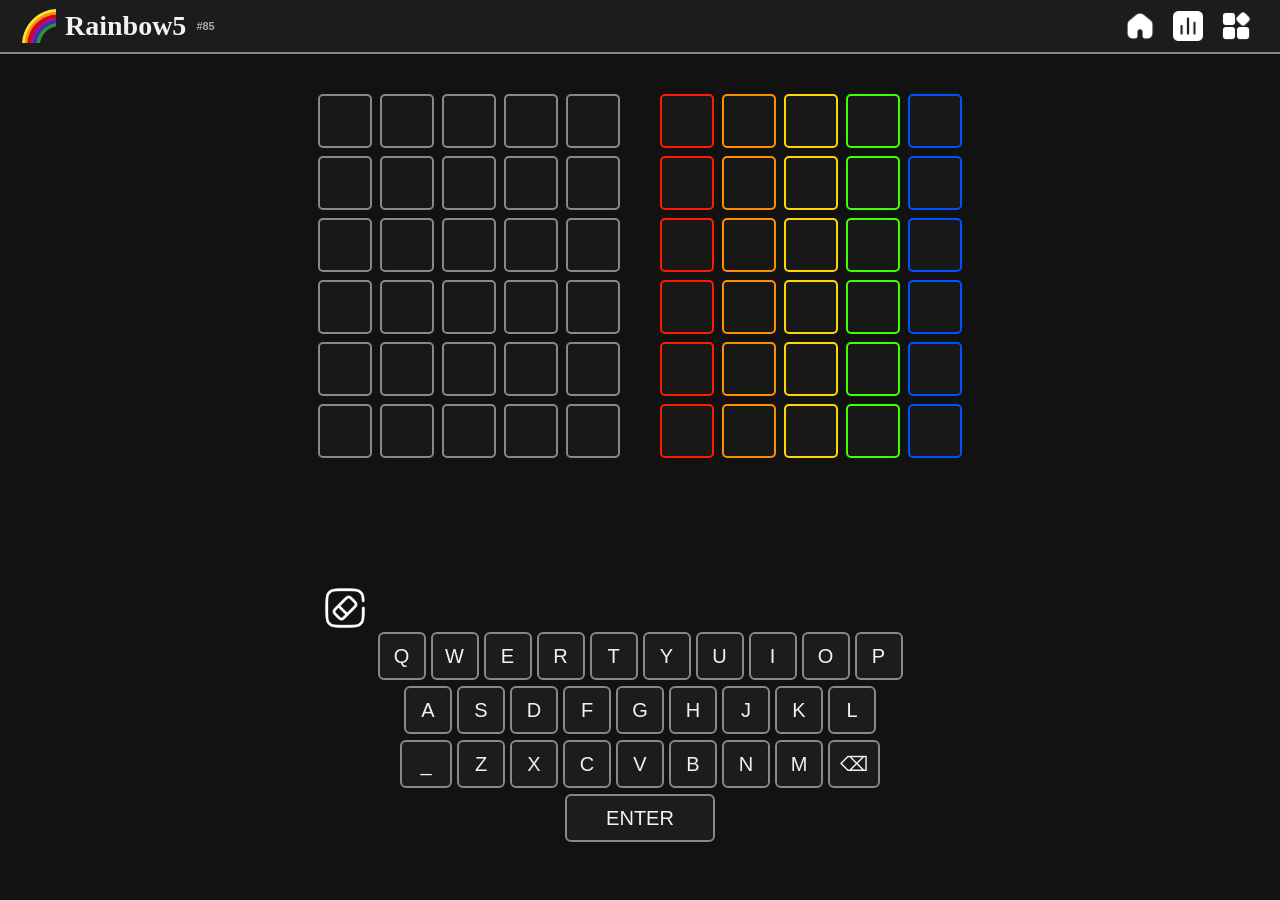
==== play/index.html @ 35bcf4d9 "Added home page" ====
<!DOCTYPE html>
<html lang="en">

<head>
    <meta charset="UTF-8">

    <meta
        name="viewport"
        content="width=device-width, initial-scale=1.0"
    >

    <meta
        name="description"
        content="Rainbow5 is a daily five-letter word deduction game. Use rainbow color clues to uncover the hidden word in six guesses."
    >

    <link
        rel="canonical"
        href="https://playrainbow5.com/play/"
    >

    <meta
        property="og:title"
        content="Rainbow5 – Daily Word Deduction Game"
    >

    <meta
        property="og:description"
        content="Use rainbow color clues to uncover the hidden five-letter word in six guesses."
    >

    <meta
        property="og:type"
        content="website"
    >

    <meta
        property="og:url"
        content="https://playrainbow5.com/play/"
    >

    <meta
        property="og:site_name"
        content="Rainbow5"
    >

    <meta
        name="twitter:card"
        content="summary"
    >

    <meta
        name="twitter:title"
        content="Rainbow5 – Daily Word Deduction Game"
    >

    <meta
        name="twitter:description"
        content="Use rainbow color clues to uncover the hidden five-letter word in six guesses."
    >

    <link
        rel="icon"
        type="image/png"
        href="../assets/ui/rainbow-logo.png"
    >

    <title>Rainbow5 – Daily Word Deduction Game</title>

    <link
        rel="stylesheet"
        href="../rainbow5.css"
    >
</head>

<body>

    <main class="game">


<!-- -------------------------
     SITE HEADER
-------------------------- -->

        <header class="site-header">

            <div class="site-header-inner">

                <!-- -------------------------
                    BRAND
                -------------------------- -->

                <div class="title-group">

                    <img
                        src="../assets/ui/rainbow-logo.png"
                        class="brand-logo"
                        alt=""
                        aria-hidden="true"
                    >


                    <h1 class="game-title">
                        Rainbow5
                    </h1>


                    <div
                        id="puzzle-number"
                        class="puzzle-number"
                    ></div>

                </div>

                    <!-- -------------------------
                    ARCHIVE DATE NAVIGATOR
                    -------------------------- -->

                <div
                    id="archive-date-nav"
                    class="archive-date-nav hidden"
                >

                    <button
                        id="archive-previous-button"
                        class="archive-date-button"
                        type="button"
                        aria-label="Previous archive puzzle"
                    >
                        ‹
                    </button>


                    <div
                        id="archive-date-display"
                        class="archive-date-display"
                    ></div>


                    <button
                        id="archive-next-button"
                        class="archive-date-button"
                        type="button"
                        aria-label="Next archive puzzle"
                    >
                        ›
                    </button>

                </div>


                <!-- -------------------------
                    HEADER ACTIONS
                -------------------------- -->

                <nav
                    class="top-toolbar"
                    aria-label="Game menu"
                >


                    <!-- -------------------------
                        HOME
                    -------------------------- -->

                    <a
                        href="/"
                        class="header-icon-button"
                        aria-label="Home"
                        title="Home"
                    >

                        <img
                            src="../assets/ui/home.png"
                            class="header-icon"
                            alt=""
                        >

                    </a>


                    <!-- -------------------------
                        STATISTICS
                    -------------------------- -->

                    <button
                        id="settings-stats-button"
                        class="header-icon-button"
                        type="button"
                        aria-label="Statistics"
                        title="Statistics"
                    >

                        <img
                            src="../assets/ui/stats.png"
                            class="header-icon"
                            alt=""
                        >

                    </button>


                    <!-- -------------------------
                        MAIN MENU
                    -------------------------- -->

                    <div class="toolbar-menu-wrapper">

                        <button
                            id="play-menu-button"
                            class="header-icon-button"
                            type="button"
                            aria-label="Menu"
                            title="Menu"
                            aria-expanded="false"
                        >

                            <img
                                src="../assets/ui/menu.png"
                                class="header-icon"
                                alt=""
                            >

                        </button>


                        <div
                            id="play-menu"
                            class="toolbar-menu hidden"
                        >

                            <button
                                id="daily-mode-button"
                                class="toolbar-menu-item play-mode-item"
                                type="button"
                            >
                                Today's Puzzle
                            </button>


                            <button
                                id="archive-mode-button"
                                class="toolbar-menu-item play-mode-item"
                                type="button"
                            >
                                Archive
                            </button>


                            <button
                                id="endless-mode-button"
                                class="toolbar-menu-item play-mode-item"
                                type="button"
                            >
                                Endless Mode
                            </button>


                            <div
                                class="toolbar-menu-divider"
                                aria-hidden="true"
                            ></div>


                            <button
                                id="how-to-play-button"
                                class="toolbar-menu-item"
                                type="button"
                            >
                                How to Play
                            </button>

                            <button
                                id="settings-button"
                                class="toolbar-menu-item"
                                type="button"
                            >
                                Settings
                            </button>

                        </div>

                    </div>

                </nav>

            </div>

        </header>


        <!-- -------------------------GAME BOARD -------------------------- -->

        <!-- -------------------------
            BOARD + COLOR HISTORY
        -------------------------- -->

        <div class="game-area">

            <div
                id="board"
                class="board"
            ></div>


            <div
                class="board-divider"
                aria-hidden="true"
            ></div>


            <div
                id="rainbow-history"
                class="rainbow-history"
                aria-label="Rainbow feedback history"
            ></div>

        </div>

        <!-- -------------------------
            GAME STATUS
        -------------------------- -->

        <div class="status-area">

            <!-- -------------------------
                MESSAGE
            -------------------------- -->

            <p
                id="message"
                class="message"
            ></p>


            <!-- -------------------------
                RESULT PANEL
            -------------------------- -->

            <div
                id="result-panel"
                class="result-panel hidden"
            >

                <h2
                    id="result-title"
                    class="result-title"
                ></h2>


                <p
                    id="result-text"
                    class="result-text"
                ></p>


                <button
                    id="next-puzzle-button"
                    class="result-button hidden"
                    type="button"
                >
                    Next Puzzle
                </button>

            </div>

        </div>

        <!-- -------------------------
            KEYBOARD TOOLS
        -------------------------- -->

        <div class="keyboard-tools">

            <button
                id="clear-markings-button"
                class="eraser-button"
                type="button"
                aria-label="Clear markings"
                title="Clear markings"
            >

                <img
                    src="../assets/ui/eraser.png"
                    class="eraser-icon"
                    alt=""
                >

            </button>

        </div>


        <!-- -------------------------
             ON-SCREEN KEYBOARD
        -------------------------- -->

        <div
            id="keyboard"
            class="keyboard"
        >

            <div class="keyboard-row">

                <button class="key" data-key="Q">Q</button>
                <button class="key" data-key="W">W</button>
                <button class="key" data-key="E">E</button>
                <button class="key" data-key="R">R</button>
                <button class="key" data-key="T">T</button>
                <button class="key" data-key="Y">Y</button>
                <button class="key" data-key="U">U</button>
                <button class="key" data-key="I">I</button>
                <button class="key" data-key="O">O</button>
                <button class="key" data-key="P">P</button>

            </div>


            <div class="keyboard-row">

                <button class="key" data-key="A">A</button>
                <button class="key" data-key="S">S</button>
                <button class="key" data-key="D">D</button>
                <button class="key" data-key="F">F</button>
                <button class="key" data-key="G">G</button>
                <button class="key" data-key="H">H</button>
                <button class="key" data-key="J">J</button>
                <button class="key" data-key="K">K</button>
                <button class="key" data-key="L">L</button>

            </div>


            <div class="keyboard-row">

                <button
                    class="key key-wide"
                    data-key="_"
                >
                    _
                </button>

                <button class="key" data-key="Z">Z</button>
                <button class="key" data-key="X">X</button>
                <button class="key" data-key="C">C</button>
                <button class="key" data-key="V">V</button>
                <button class="key" data-key="B">B</button>
                <button class="key" data-key="N">N</button>
                <button class="key" data-key="M">M</button>

                <button
                    class="key key-wide"
                    data-key="BACKSPACE"
                >
                    ⌫
                </button>

            </div>


            <div class="keyboard-row">

                <button
                    class="key key-enter"
                    data-key="ENTER"
                >
                    ENTER
                </button>

            </div>

        </div>

        <!-- -------------------------STATS PANEL-------------------------- -->

        <div
            id="stats-panel"
            class="stats-panel hidden"
        >

            <div class="stats-row">

                <div class="stat">

                    <span
                        id="stat-played"
                        class="stat-number"
                    >
                        0
                    </span>

                    <span class="stat-label">
                        Played
                    </span>

                </div>


                <div class="stat">

                    <span
                        id="stat-win-rate"
                        class="stat-number"
                    >
                        0%
                    </span>

                    <span class="stat-label">
                        Win
                    </span>

                </div>


                <div class="stat">

                    <span
                        id="stat-streak"
                        class="stat-number"
                    >
                        0
                    </span>

                    <span class="stat-label">
                        Streak
                    </span>

                </div>


                <div class="stat">

                    <span
                        id="stat-max-streak"
                        class="stat-number"
                    >
                        0
                    </span>

                    <span class="stat-label">
                        Best
                    </span>

                </div>

            </div>


            <h4>
                Guess Distribution
            </h4>


            <div
                id="guess-distribution"
                class="guess-distribution"
            ></div>

        </div>

        <!---------------------------HOW TO PLAY PANEL---------------------------->

        <div
            id="how-to-play-panel"
            class="how-to-play-panel hidden"
        >

            <p class="how-to-intro">
                Guess the Rainbow5 word in 6 tries.
            </p>


            <ul class="how-to-rules">

                <li>
                    Each guess must be a valid
                    5-letter word.
                </li>

                <li>
                    Each position in the answer
                    owns one permanent Rainbow color.
                </li>

                <li>
                    After each guess, the helper
                    row shows which answer letters
                    appeared somewhere in your guess.
                </li>

                <li>
                    The colors do not tell you
                    which guessed letter caused
                    the match.
                </li>

            </ul>


            <!-- -------------------------
                COLOR ORDER
            -------------------------- -->

            <h3 class="how-to-heading">
                Color Order
            </h3>


            <div
                class="how-color-order"
                aria-label="Red, orange, yellow, green, blue"
            >

                <div class="how-color-tile how-red"></div>
                <div class="how-color-tile how-orange"></div>
                <div class="how-color-tile how-yellow"></div>
                <div class="how-color-tile how-green"></div>
                <div class="how-color-tile how-blue"></div>

            </div>


            <p class="how-example-note">
                The first answer letter is Red,
                the second Orange, then Yellow,
                Green, and Blue.
            </p>


            <!-- -------------------------
                EXAMPLES
            -------------------------- -->

            <h3 class="how-to-heading">
                Examples
            </h3>


            <!-- EXAMPLE 1 -->

            <div class="how-example">

                <div class="how-example-guess">

                    <div class="how-letter-tile">M</div>
                    <div class="how-letter-tile">O</div>
                    <div class="how-letter-tile">N</div>
                    <div class="how-letter-tile">T</div>
                    <div class="how-letter-tile">H</div>

                </div>


                <div class="how-example-history">

                    <div class="how-history-tile how-red filled"></div>
                    <div class="how-history-tile how-orange"></div>
                    <div class="how-history-tile how-yellow"></div>
                    <div class="how-history-tile how-green"></div>
                    <div class="how-history-tile how-blue"></div>

                </div>


                <p class="how-example-note">
                    Red is filled. The answer's
                    Red letter appears somewhere
                    in <strong>MONTH</strong>.
                </p>

            </div>


            <!-- EXAMPLE 2 -->

            <div class="how-example">

                <div class="how-example-guess">

                    <div class="how-letter-tile">F</div>
                    <div class="how-letter-tile">L</div>
                    <div class="how-letter-tile">U</div>
                    <div class="how-letter-tile">T</div>
                    <div class="how-letter-tile">E</div>

                </div>


                <div class="how-example-history">

                    <div class="how-history-tile how-red"></div>
                    <div class="how-history-tile how-orange filled"></div>
                    <div class="how-history-tile how-yellow"></div>
                    <div class="how-history-tile how-green filled"></div>
                    <div class="how-history-tile how-blue"></div>

                </div>


                <p class="how-example-note">
                    Orange and Green are filled.
                    Both of those answer letters
                    appear somewhere in
                    <strong>FLUTE</strong>.
                </p>

            </div>


            <div class="how-to-divider"></div>


            <!-- -------------------------
                PLAYER TOOLS
            -------------------------- -->

            <p class="how-to-footer">
                Click letters in submitted guesses
                to cycle through Rainbow colors and
                mark your own deductions.
            </p>


            <p class="how-to-footer">
                Keyboard letters turn gray after
                they have been used in an accepted guess.
            </p>

        </div>

        <!-- -------------------------SETTINGS PANEL -------------------------- -->

        <div
            id="settings-panel"
            class="settings-panel hidden"
        >

            <div class="settings-row">

                <div class="settings-info">

                    <div class="settings-label">
                        Theme
                    </div>

                    <div class="settings-description">
                        “The Fear Of Loss Is A Path To The Dark Side.” 
                    </div>

                </div>

                <div
                    class="theme-selector"
                    role="group"
                    aria-label="Theme"
                >

                    <button
                        id="theme-light-button"
                        class="theme-option"
                        type="button"
                    >
                        Light
                    </button>

                    <button
                        id="theme-dark-button"
                        class="theme-option"
                        type="button"
                    >
                        Dark
                    </button>

                </div>

            </div>

        </div>


        <!-- -------------------------MODAL FOUNDATION----------------------------->

        <div
            id="modal-overlay"
            class="modal-overlay hidden"
            aria-hidden="true"
        >

            <div
                id="modal"
                class="modal"
                role="dialog"
                aria-modal="true"
                aria-labelledby="modal-title"
            >

                <div class="modal-header">

                    <h2
                        id="modal-title"
                        class="modal-title"
                    >
                        Statistics
                    </h2>


                    <button
                        id="modal-close-button"
                        class="modal-close-button"
                        type="button"
                        aria-label="Close"
                    >
                        ×
                    </button>

                </div>


                <div
                    id="modal-content"
                    class="modal-content"
                ></div>

            </div>

        </div>

    </main>

    <script src="../puzzles.js"></script>
    <script src="../rainbow5.js"></script>

</body>

</html>
---- rainbow5.css ----
/* -------------------------LIGHT THEME------------------------- */

    :root {

        --page-bg: #fbf3dd;

        --panel-bg: #fbf3dd;

        --text-primary: #222222;

        --text-secondary: #777777;

        --border-color: #333333;

        --soft-border-color: #d7d7d7;

        --button-bg: #eeeeee;

        --button-hover-bg: #dddddd;

        --overlay-bg: rgba(0, 0, 0, 0.45);

        --tile-bg: #ede9dd;

        --used-key-bg: #d0d0d0;
        --used-key-text: #777777;

        --divider-color: #d7d7d7;

        /* Rainbow5 palette */

        --rainbow-red: #ff1a00;

        --rainbow-orange: #ff8d00;

        --rainbow-yellow: #FFD700;

        --rainbow-green: #3fff00;

        --rainbow-blue: #0051ff;
    }

    /* -------------------------DARK THEME ------------------------- */

    :root[data-theme="dark"] {

        --page-bg: #121212;

        --panel-bg: #1c1c1c;

        --tile-bg: #181818;


        --text-primary: #f2f2f2;

        --text-secondary: #aaaaaa;


        --border-color: #888888;

        --soft-border-color: #3a3a3a;


        --button-bg: #282828;

        --button-hover-bg: #353535;


        --used-key-bg: #383838;

        --used-key-text: #8c8c8c;


        --divider-color: #3a3a3a;


        --overlay-bg:
            rgba(0, 0, 0, 0.62);
    }

    * {

        box-sizing: border-box;
    }

    /* Allow panning and pinch zoom without double-tap zoom on controls. */
    button,
    a {
        touch-action: manipulation;
    }

    :is(a, button):focus-visible {

        outline:
            3px solid
            var(--rainbow-blue);

        outline-offset: 2px;
    }

/* -------------------------PAGE------------------------- */

    body {

        margin: 0;

        min-height: 100vh;

        font-family:
            Arial,
            sans-serif;

        background:
            var(--page-bg);

        color:
            var(--text-primary);
    }


    /* -------------------------GAME CONTAINER------------------------- */

    .game {

        width: 100%;

        margin: 0 auto;

        padding-bottom: 40px;

        text-align: center;
    }


    /* -------------------------TOP HEADER------------------------- */

    .site-header {

        width: 100%;
     
        background:
            var(--panel-bg);

        border-bottom:
            2px solid
            var(--border-color);
     
    }

    .site-header-inner {

        position: relative; 

        width: 100%;

        min-height: 45px;

        padding:
            4px
            22px;

        display: flex;

        align-items: center;

        justify-content: space-between;

        gap: 20px;
    }

    .title-group {

        min-width: 100;

        display: flex;

        align-items: center;

        gap: 9px;
    }

    .brand-logo {

        width: 34px;

        height: 34px;

        flex-shrink: 0;

        object-fit: contain;
    }

    .game-title {
        
        margin: 0;

        font-family:
            "Segoe Print",
            "MV Boli",
            "Comic Sans MS",
            cursive;

        font-size: 28px;

        font-weight: 700;

        line-height: 1;

        letter-spacing: 0;

        color:
            var(--text-primary);

        white-space: nowrap;
    }

    .puzzle-number {

        margin-left: 1px;

        color:
            var(--text-secondary);

        font-size: 11px;

        font-weight: bold;

        white-space: nowrap;
    }


    /* -------------------------PLAYER MARKINGS------------------------- */

    .tile.submitted {

        cursor: pointer;
    }

    .tile.player-red {

        background: var(--rainbow-red);

        border-color: var(--rainbow-red);

        color: white;
    }

    .tile.player-orange {

        background: var(--rainbow-orange);

        border-color: var(--rainbow-orange);

        color: #111111;
    }

    .tile.player-yellow {

        background: var(--rainbow-yellow);

        border-color: var(--rainbow-yellow);

        color: #111111;
    }

    .tile.player-green {

        background: var(--rainbow-green);

        border-color: var(--rainbow-green);

        color: #111111;
    }

    .tile.player-blue {

        background: var(--rainbow-blue);

        border-color: var(--rainbow-blue);

        color: white;
    }


    /* -------------------------TILE FLIP ANIMATION ------------------------- */

    .tile-flip {

        animation:
            tile-flip
            300ms
            ease-in-out;
    }

    @keyframes tile-flip {

        0% {

            transform:
                rotateX(0deg);
        }

        50% {

            transform:
                rotateX(90deg);
        }

        100% {

            transform:
                rotateX(0deg);
        }
    }


    /* -------------------------WIN SWEEP FLIP------------------------- */

    .win-sweep-flip {
        animation:
            win-sweep-flip
            150ms
            ease-in-out;

        backface-visibility: hidden;
    }

    @keyframes win-sweep-flip {

        0% {

            transform:
                rotateX(0deg);
        }

        50% {

            transform:
                rotateX(90deg);
        }

        100% {

            transform:
                rotateX(0deg);
        }
    }

    /* -------------------------WIN CELEBRATION COLORS------------------------- */

    .celebration-red {
        background:
            var(--rainbow-red) !important;
        border-color:
            var(--rainbow-red) !important;
        color: white !important;
    }

    .celebration-orange {
        background:
            var(--rainbow-orange) !important;
        border-color:
            var(--rainbow-orange) !important;
        color: #111111 !important;
    }

    .celebration-yellow {
        background:
            var(--rainbow-yellow) !important;
        border-color:
            var(--rainbow-yellow) !important;
        color: #111111 !important;
    }

    .celebration-green {
        background:
            var(--rainbow-green) !important;
        border-color:
            var(--rainbow-green) !important;
        color: #111111 !important;
    }

    .celebration-blue {
        background:
            var(--rainbow-blue) !important;
        border-color:
            var(--rainbow-blue) !important;
        color: white !important;
    }


    /* -------------------------TOP TOOLBAR------------------------- */

    .top-toolbar {

        display: flex;

        align-items: center;

        gap: 4px;
           
        flex-shrink: 0;
    }

    .header-icon-button {

        width: 44px;

        height: 44px;

        padding: 7px;

        display: inline-flex;

        align-items: center;

        justify-content: center;

        flex-shrink: 0;

        border: 0;

        border-radius: 8px;

        background: transparent;

        color:
            var(--text-primary);

        text-decoration: none;

        cursor: pointer;
    }

    .header-icon-button:hover {

        background:
            var(--button-bg);
    }

    .header-icon-button:active {

        transform:
            scale(0.94);
    }

    .header-icon {

        width: 100%;

        height: 100%;

        display: block;

        object-fit: contain;

        pointer-events: none;
    }

    .toolbar-button:hover {

        background: var(--button-hover-bg);
    }


    /* -------------------------TOOLBAR DROPDOWN------------------------- */

    .toolbar-menu-wrapper {
        position: relative;
    }

    .toolbar-menu {

        position: absolute;

        top: calc(100% + 7px);

        right: 0;

        z-index: 500;

        width: 170px;

        padding: 6px;

        border:
            1px solid
            var(--soft-border-color);

        border-radius: 9px;

        background:
            var(--panel-bg);

        box-shadow:
            0 8px 22px
            rgba(0, 0, 0, 0.12);

        text-align: left;
    }

    .toolbar-menu-item {

        width: 100%;

        min-height: 36px;

        padding:
            7px
            9px;

        display: flex;

        align-items: center;

        justify-content: space-between;

        gap: 10px;

        border: 0;

        border-radius: 6px;

        background: transparent;

        color:
            var(--text-primary);

        font-size: 12px;

        font-weight: bold;

        text-align: left;

        cursor: pointer;
    }

    /* -------------------------
   ACTIVE PLAY MODE
------------------------- */

.toolbar-menu-item.play-mode-item {

    justify-content: flex-start;

    gap: 9px;
}


/*
    Reserve the same amount of space
    whether the mode is active or not.

    This keeps all three labels aligned.
*/

    .toolbar-menu-item.play-mode-item::before {

        content: "";

        width: 7px;

        height: 7px;

        flex-shrink: 0;

        border-radius: 50%;

        background: transparent;
    }

    /*
        Current game mode.
    */

    .toolbar-menu-item.play-mode-item.active-mode::before {

        background:
            var(--rainbow-red);
    }

    .toolbar-menu-item:hover {

        background:
            var(--button-bg);
    }

    .toolbar-menu-item:disabled {

        opacity: 0.45;

        cursor: default;
    }

    .toolbar-menu-item:disabled:hover {

        background: transparent;
    }

    .toolbar-menu-divider {

        height: 1px;

        margin:
            4px
            5px;

        background:
            var(--soft-border-color);
    }

    .menu-item-note {

        color: var(--text-secondary);

        font-size: 10px;

        font-weight: normal;
    }

    /* -------------------------ARCHIVE DATE NAVIGATOR------------------------- */
    
    .archive-date-nav {

        position: absolute;

        left: 50%;

        top: 50%;

        transform:
            translate(
                -50%,
                -50%
            );

        display: flex;

        align-items: center;

        gap: 14px;

        margin: 0;

        padding: 0;

        background: transparent;

        border: 0;

        box-shadow: none;
    }
    
    .archive-date-button {

        width: 32px;

        height: 32px;

        padding: 0;

        display: flex;

        align-items: center;

        justify-content: center;

        border:
            1px solid
            var(--soft-border-color);

        border-radius: 6px;

        background:
            var(--button-bg);

        color:
            var(--text-primary);

        font-size: 20px;

        line-height: 1;

        cursor: pointer;
    }

    .archive-date-button:hover {

        background: var(--button-hover-bg);
    }

    .archive-date-button:disabled {

        opacity: 0.3;

        cursor: default;
    }

    .archive-date-display {
        
        min-width: 130px;

        padding: 0;

        color:
            var(--text-primary);

        font-size: 14px;

        font-weight: bold;

        font-family: fantasy;

        text-align: center;

        white-space: nowrap;
    }

    /* -------------------------ACTIVE RAINBOW FEEDBACK------------------------- */

    .rainbow-feedback-tile.hit {

        transform: scale(1.05);
    }

    .rainbow-feedback-tile.hit.rainbow-red {

        background: var(--rainbow-red);
    }

    .rainbow-feedback-tile.hit.rainbow-orange {

        background: var(--rainbow-orange);
    }

    .rainbow-feedback-tile.hit.rainbow-yellow {

        background: var(--rainbow-yellow);
    }

    .rainbow-feedback-tile.hit.rainbow-green {

        background: var(--rainbow-green);
    }

    .rainbow-feedback-tile.hit.rainbow-blue {

        background: var(--rainbow-blue);
    }


    /* -------------------------GAME BOARD------------------------- */

    .board {

        display: grid;
  
        grid-template-columns: repeat(5, 54px);
        
        grid-template-rows: repeat(6, 54px);

        gap: 8px;

        justify-content: center;
    }

    .tile {
        
        width: 54px;

        height: 54px;

        display: flex;

        align-items: center;

        justify-content: center;

        border:
            2px solid
            var(--border-color);

        border-radius: 5px;

        background: var(--tile-bg);

        font-size: 28px;

        font-weight: bold;

        text-transform: uppercase;

        font-family: Trebuchet MS;

        user-select: none;

    }


    /* -------------------------
    BOARD + COLOR HISTORY
    ------------------------- */

    .game-area {

        width: fit-content;

        margin: 0 auto;
        
        padding-top: 40px;
        
        display: flex;

        justify-content: center;

        align-items: stretch;

        gap: 18px;
    }


    /* -------------------------BOARD DIVIDER------------------------- */

    .board-divider {

        width: 4px;

        flex-shrink: 0;

        border-radius: 4px;

      /*   background: var(--divider-color);*/
    
    }


    /* -------------------------RAINBOW HISTORY------------------------- */

    .rainbow-history {

        display: grid;

        grid-template-rows: repeat(6, 54px);

        gap: 8px;
    }


    .rainbow-history-row {

        height: 54px;

        display: flex;

        align-items: center;

        gap: 8px;
    }


    /* -------------------------HISTORY COLOR TILES------------------------- */

    .history-color {

        width: 54px;

        height: 54px;

        flex-shrink: 0;

        border: 2px solid;

        border-radius: 5px;

        background: var(--tile-bg);

        transition:
            background 0.15s ease;
    }
    /* -------------------------HISTORY FLIP ANIMATION------------------------- */

    .history-flip {

        animation:
            history-flip
            350ms
            ease-in-out;

        backface-visibility: hidden;
    }

    @keyframes history-flip {

        0% {

            transform:
                rotateX(0deg);
        }


        50% {

            transform:
                rotateX(90deg);
        }


        100% {

            transform:
                rotateX(0deg);
        }
    }

    /* -------------------------HISTORY COLORS------------------------- */

    .history-color.rainbow-red {

        border-color: var(--rainbow-red);
    }

    .history-color.rainbow-orange {

        border-color: var(--rainbow-orange);
    }

    .history-color.rainbow-yellow {

        border-color: var(--rainbow-yellow);
    }

    .history-color.rainbow-green {

        border-color: var(--rainbow-green);
    }

    .history-color.rainbow-blue {

        border-color: var(--rainbow-blue);
    }


    /* -------------------------HISTORY HITS------------------------- */

    .history-color.hit.rainbow-red {

        background: var(--rainbow-red);
    }

    .history-color.hit.rainbow-orange {

        background: var(--rainbow-orange);
    }

    .history-color.hit.rainbow-yellow {

        background: var(--rainbow-yellow);
    }

    .history-color.hit.rainbow-green {

        background: var(--rainbow-green);
    }

    .history-color.hit.rainbow-blue {

        background: var(--rainbow-blue);
    }


    /* -------------------------GAME STATUS AREA    ------------------------- */

    .status-area {

        width: 100%;

        max-width: 360px;

        height: 132px;

        margin: 0 auto;

        display: grid;

        grid-template-areas:
            "status";

        place-items:
            start center;
    }

    .status-area > .message,
    
    .status-area > .result-panel {

        grid-area: status;
    }

    /* -------------------------MESSAGE------------------------- */

    .message {

        min-height: 24px;

        margin: 14px 0 0;

        font-size: 16px;

        align-self: start;
    }


    /* -------------------------
    RESULT PANEL
    ------------------------- */

    .result-panel {

        width: 100%;

        max-width: 300px;

        margin: 0;

        padding: 20px 18px;

        text-align: center;

        align-self: center;
    }

    .result-title {

        margin: 0;

        font-size: 21px;

        font-family:
        "Segoe Print",
        "MV Boli",
        "Comic Sans MS",
        cursive;
            
        line-height: 1.2;
    }

    .result-text {

        margin: 8px 0 0;

        color:
            var(--text-secondary);

        font-size: 28px;

        font-family:
        "Segoe Print",
        "MV Boli",
        "Comic Sans MS";

        font-weight: bold;

        letter-spacing: 0.3px;
    }


    /* -------------------------RESULT BUTTON------------------------- */

    .result-button {

        margin-top: 14px;

        min-width: 120px;

        height: 38px;

        padding: 0 14px;

        border:
            1px solid
            var(--border-color);

        border-radius: 7px;

        background:
            var(--panel-bg);

        color:
            var(--text-primary);

    
        font-size: 12px;

        font-weight: bold;

        cursor: pointer;
    }

    .result-button:hover {

        background:
            var(--button-hover-bg);
    }


    /* -------------------------INVALID WORD------------------------- */

    .tile.invalid {

        background: #ef5350;

        color: white;

        border-color: #ef5350;

        text-decoration: line-through;
    }

    /* -------------------------RAINBOW FEEDBACK / LEGEND------------------------- */




    .feedback-label {

        margin-bottom: 7px;

        color: var(--text-secondary);

        font-size: 10px;

        font-weight: bold;

        letter-spacing: 0.08em;
    }





    /* -------------------------
    RAINBOW COLORS
    ------------------------- */

    .rainbow-red {

        border-color: var(--rainbow-red);
    }

    .rainbow-orange {

        border-color: var(--rainbow-orange);
    }

    .rainbow-yellow {

        border-color: var(--rainbow-yellow);
    }

    .rainbow-green {

        border-color: var(--rainbow-green);
    }

    .rainbow-blue {

        border-color: var(--rainbow-blue);
    }


    /* -------------------------ACTIVE RAINBOW FEEDBACK    ------------------------- */

    .rainbow-feedback-tile.hit {

        transform: scale(1.04);
    }

    .rainbow-feedback-tile.hit.rainbow-red {

        background: var(--rainbow-red);
    }

    .rainbow-feedback-tile.hit.rainbow-orange {

        background: var(--rainbow-orange);
    }

    .rainbow-feedback-tile.hit.rainbow-yellow {

        background: var(--rainbow-yellow);
    }

    .rainbow-feedback-tile.hit.rainbow-green {

        background: var(--rainbow-green);
    }

    .rainbow-feedback-tile.hit.rainbow-blue {

        background: var(--rainbow-blue);
    }


    /* -------------------------PLAYER MARKINGS------------------------- */

    /* -------------------------
    DISABLED MARKING CONTROL
    ------------------------- */

    #clear-markings-button:disabled {

        opacity: 0.35;

        cursor: default;

        pointer-events: none;
    }


    /* -------------------------KEYBOARD------------------------- */

    /* -------------------------
    KEYBOARD TOOLS
    ------------------------- */

    .keyboard-tools {

        width: 100%;

        max-width: 644px;

        height: 36px;

        margin:
            0 auto
            6px;

        display: flex;

        align-items: center;

        justify-content: flex-start;
    }


    /* -------------------------
    ERASER BUTTON
    ------------------------- */

    .eraser-button {

        width: 54px;

        height: 54px;

        padding: 5px;

        display: flex;

        align-items: center;

        justify-content: center;

        border: 0;

        border-radius: 6px;

        background: transparent;

        cursor: pointer;
    }


    .eraser-button:hover {

        background:
            var(--button-bg);
    }


    .eraser-button:active {

        transform:
            scale(0.92);
    }


    .eraser-icon {

        width: 100%;

        height: 100%;

        display: block;

        object-fit: contain;

        pointer-events: none;
    }

    .keyboard {

        width: 100%;

        max-width: 644px;

        margin-left: auto;

        margin-right: auto;

        display: flex;

        flex-direction: column;

        gap: 6px;
    }

    .keyboard-row {

        display: flex;

        justify-content: center;

        gap: 5px;
    }

    .key {

        min-width: 48px;

        height: 48px;

        padding: 0 8px;

        border: 2px solid var(--border-color);

        border-radius: 6px;

        background: var(--panel-bg);

        color: var(--text-primary);

        font-size: 20px;


        cursor: pointer;

        user-select: none;

        transition:
            background 0.15s ease,
            color 0.15s ease,
            border-color 0.15s ease,
            transform 0.08s ease;
    }

    .key:hover {

        background: var(--button-bg);
    }

    .key:active {

        transform: scale(0.95);
    }

    .key.used {

        background:
            var(--used-key-bg);

        border:
            2px solid
            var(--border-color);

        color:
            var(--used-key-text);
    }

    .key[data-key="_"],
    .key[data-key="BACKSPACE"],
    .key-enter {

        background: var(--panel-bg);

        border-color: var(--border-color);

        color: var(--text-primary);
    }

    .key[data-key="_"]:hover,
    .key[data-key="BACKSPACE"]:hover,
    .key-enter:hover {

        background: var(--button-hover-bg);

        border-color: var(--border-color);
    }

    .key-wide {

        min-width: 52px;
    }

    .key-enter {

        width: 150px;
    }


    /* -------------------------DARK THEME ICONS    ------------------------- */

    :root[data-theme="dark"]
    .header-icon,

    :root[data-theme="dark"]
    .eraser-icon {

        filter:
            invert(1);
    }


    /* -------------------------SETTINGS------------------------- */

    .settings-panel {
        width: 100%;
    }

    .settings-row {
        width: 100%;
        display: flex;
        align-items: center;
        justify-content: space-between;
        gap: 20px;
    }

    .settings-info {
        min-width: 0;
    }

    .settings-label {
        font-size: 15px;
        font-weight: bold;
    }

    .settings-description {
        margin-top: 3px;
        color: var(--text-secondary);
        font-size: 12px;
    }


    /* -------------------------THEME SELECTOR ------------------------- */

    .theme-selector {
        display: flex;
        flex-shrink: 0;
        padding: 3px;
        gap: 2px;
        border:
            1px solid
            var(--soft-border-color);

        border-radius: 8px;
        background:var(--button-bg);
    }

    .theme-option {
        height: 32px;
        padding:0 11px;
        border: 0;
        border-radius: 6px;
        background:transparent;
        color:var(--text-secondary);
        font-size: 12px;
        font-weight: bold;
        cursor: pointer;
    }

    .theme-option:hover {
        color:var(--text-primary);
    }

    .theme-option.active-theme {
        background:var(--panel-bg);
        color:var(--text-primary);
        box-shadow:
            0 1px 4px
            rgba(0, 0, 0, 0.16);
    }

    /* -------------------------MODAL OVERLAY------------------------- */

    .modal-overlay {

        position: fixed;

        inset: 0;

        z-index: 1000;

        display: flex;

        align-items: center;

        justify-content: center;

        padding: 20px;

        background: var(--overlay-bg);

        backdrop-filter: blur(4px);

        -webkit-backdrop-filter: blur(4px);
    }


    /* -------------------------MODAL------------------------- */

    .modal {
        width: 100%;
        max-width: 420px;
        max-height: calc(100vh - 40px);
        overflow-y: auto;
        border: 1px solid var(--soft-border-color);
        border-radius: 14px;
        background: var(--panel-bg);
        text-align: left;
        box-shadow:
            0 12px 35px
            rgba(0, 0, 0, 0.18);
    }

    .modal-header {

        min-height: 56px;

        padding: 10px 12px 10px 18px;

        display: flex;

        align-items: center;

        justify-content: space-between;

        gap: 12px;

        border-bottom:
            1px solid
            var(--soft-border-color);
    }

    .modal-title {

        margin: 0;

        font-size: 20px;
    }

    .modal-close-button {

        width: 38px;

        height: 38px;

        flex-shrink: 0;

        border: 0;

        border-radius: 7px;

        background: var(--button-bg);

        color: var(--text-primary);

        font-size: 25px;

        line-height: 1;

        cursor: pointer;
    }

    .modal-close-button:hover {

        background:
            var(--button-hover-bg);
    }

    .modal-content {

        padding: 18px;
    }

    /* -------------------------HOW TO PLAY ------------------------- */

    .how-to-play-panel {

        width: 100%;

        color:
            var(--text-primary);

        font-size: 14px;

        line-height: 1.45;
    }

    .how-to-intro {

        margin:
            0 0 14px;

        font-size: 16px;

        font-weight: bold;
    }

    .how-to-rules {

        margin:
            0 0 20px;

        padding-left: 20px;
    }

    .how-to-rules li {

        margin-bottom: 7px;
    }

    /* -------------------------HOW TO PLAY HEADINGS------------------------- */
    .how-to-heading {

        margin:
            20px 0
            10px;

        font-size: 13px;

        font-weight: bold;
    }

    /* -------------------------COLOR ORDER EXAMPLE------------------------- */
    .how-color-order {

        display: flex;

        gap: 5px;

        margin-bottom: 8px;
    }

    .how-color-tile {

        width: 30px;

        height: 30px;

        border-radius: 5px;
    }

    /* -------------------------HOW TO PLAY COLORS------------------------- */
    .how-red {

        border-color:
            var(--rainbow-red);

        background:
            var(--rainbow-red);
    }

    .how-orange {

        border-color:
            var(--rainbow-orange);

        background:
            var(--rainbow-orange);
    }

    .how-yellow {

        border-color:
            var(--rainbow-yellow);

        background:
            var(--rainbow-yellow);
    }

    .how-green {

        border-color:
            var(--rainbow-green);

        background:
            var(--rainbow-green);
    }

    .how-blue {

        border-color:
            var(--rainbow-blue);

        background:
            var(--rainbow-blue);
    }

    /* -------------------------HOW TO PLAY EXAMPLES ------------------------- */

    .how-example {

        margin-bottom: 20px;
    }

    .how-example-guess {

        display: flex;

        gap: 4px;

        margin-bottom: 6px;
    }

    .how-letter-tile {

        width: 32px;

        height: 32px;

        display: flex;

        align-items: center;

        justify-content: center;

        border:
            2px solid
            var(--border-color);

        border-radius: 5px;

        background:
            var(--panel-bg);

        font-size: 16px;

        font-weight: bold;
    }

    /* -------------------------HOW TO PLAY HISTORY------------------------- */
    .how-example-history {

        display: flex;

        gap: 4px;

        margin-bottom: 7px;
    }

    .how-history-tile {

        width: 32px;

        height: 32px;

        border: 2px solid;

        border-radius: 5px;

        background:
            var(--panel-bg);
    }

    /*
        Empty example history tiles
        show only their colored outline.
    */

    .how-history-tile.how-red {

        border-color:
            var(--rainbow-red);

        background:
            var(--panel-bg);
    }

    .how-history-tile.how-orange {

        border-color:
            var(--rainbow-orange);

        background:
            var(--panel-bg);
    }

    .how-history-tile.how-yellow {

        border-color:
            var(--rainbow-yellow);

        background:
            var(--panel-bg);
    }

    .how-history-tile.how-green {

        border-color:
            var(--rainbow-green);

        background:
            var(--panel-bg);
    }

    .how-history-tile.how-blue {

        border-color:
            var(--rainbow-blue);

        background:
            var(--panel-bg);
    }

    /*
        Filled example results.
    */

    .how-history-tile.how-red.filled {

        background:
            var(--rainbow-red);
    }

    .how-history-tile.how-orange.filled {

        background:
            var(--rainbow-orange);
    }

    .how-history-tile.how-yellow.filled {

        background:
            var(--rainbow-yellow);
    }

    .how-history-tile.how-green.filled {

        background:
            var(--rainbow-green);
    }

    .how-history-tile.how-blue.filled {

        background:
            var(--rainbow-blue);
    }


    /* -------------------------HOW TO PLAY TEXT------------------------- */

    .how-example-note {

        margin:
            0;

        color:
            var(--text-primary);

        font-size: 13px;

        line-height: 1.4;
    }

    .how-to-divider {

        width: 100%;

        height: 1px;

        margin:
            20px 0;

        background:
            var(--soft-border-color);
    }

    .how-to-footer {

        margin:
            0 0 10px;

        color:
            var(--text-secondary);

        font-size: 13px;

        line-height: 1.4;
    }

    /* -------------------------STATS------------------------- */

    .stats-panel {

        width: 100%;

        margin: 0;

        padding: 0;

        background: transparent;
    }

    .stats-panel h4 {

        margin: 22px 0 14px;

        font-size: 13px;

        letter-spacing: 0.3px;

        text-align: left;
    }

    .stats-row {

        display: flex;

        justify-content: space-between;

        text-align: center;

        gap: 10px;
    }

    .stat {

        flex: 1;

        display: flex;

        flex-direction: column;
    }

    .stat-number {

        font-size: 22px;

        font-weight: bold;
    }

    .stat-label {

        margin-top: 3px;

        font-size: 12px;
    }


    /* -------------------------GUESS DISTRIBUTION------------------------- */

    .guess-distribution {

        width: 100%;

        display: flex;

        flex-direction: column;

        gap: 8px;
    }

    .guess-bar-row {

        width: 100%;

        display: grid;

        grid-template-columns:
            28px 1fr 24px;

        align-items: center;

        gap: 8px;
    }

    .guess-number {

        width: 28px;

        height: 28px;

        display: flex;

        align-items: center;

        justify-content: center;

        border:
            1px solid
            var(--soft-border-color);

        border-radius: 50%;

        font-size: 12px;

        font-weight: bold;

        color: var(--text-primary);
    }

    .guess-bar-track {

        position: relative;

        width: 100%;

        height: 12px;

        overflow: hidden;

        border-radius: 999px;

        background: var(--button-bg);
    }

    .guess-bar {

        width: 0;

        height: 100%;

        border-radius: inherit;

        background: var(--text-primary);

        transition:
            width 0.35s ease;
    }

    .guess-count {

        text-align: right;

        font-size: 13px;

        font-weight: bold;

        color: var(--text-secondary);
    }


    /* -------------------------VISIBILITY------------------------- */

    .hidden {

        display: none !important;
    }

    @media (prefers-reduced-motion: reduce) {

        *,
        *::before,
        *::after {

            animation-duration: 0.01ms !important;

            animation-iteration-count: 1 !important;

            transition-duration: 0.01ms !important;

            scroll-behavior: auto !important;
        }
    }

    /* Keep both five-column grids together; budget for ten tiles,
       eight 3px grid gaps, a 2px divider, two 5px gaps and page gutters. */
    @media (max-width: 700px) {

        .game-area {
            --mobile-tile-size: min(34px, calc((100vw - 56px) / 10));
            --mobile-tile-gap: 3px;
            flex-direction: row;
            align-items: stretch;
            gap: 5px;
            padding-top: 18px;
        }

        .board {
            grid-template-columns: repeat(5, var(--mobile-tile-size));
            grid-template-rows: repeat(6, var(--mobile-tile-size));
            gap: var(--mobile-tile-gap);
        }

        .tile,
        .history-color {
            width: var(--mobile-tile-size);
            height: var(--mobile-tile-size);
        }

        .tile {
            font-size: 20px;
        }

        .board-divider {
            width: 2px;
            background: var(--divider-color);
        }

        .rainbow-history {
            grid-template-rows: repeat(6, var(--mobile-tile-size));
            gap: var(--mobile-tile-gap);
        }

        .rainbow-history-row {
            height: var(--mobile-tile-size);
            gap: var(--mobile-tile-gap);
        }

        .status-area {
            height: auto;
            min-height: 36px;
        }

        .message {
            margin-top: 8px;
            margin-bottom: 4px;
        }

        .result-panel {
            padding: 10px 12px;
        }

        .result-title {
            font-family: inherit;
            font-style: normal;
            font-size: 20px;
            font-weight: 700;
        }

        .keyboard-tools {
            max-width: 410px;
            height: 44px;
            margin-bottom: 4px;
        }

        .eraser-button {
            width: 44px;
            height: 44px;
        }

        .keyboard {
            max-width: 410px;
            gap: 5px;
        }

        .keyboard-row {
            gap: 3px;
        }

        .key {
            width: calc((100% - 27px) / 10);
            min-width: 0;
            height: 44px;
            padding: 0 2px;
            font-size: 14px;
        }

        .key-wide {
            width: calc((100% - 27px) / 10 + 12px);
            min-width: 0;
        }

        .key-enter {
            width: 130px;
        }
    }

    /* ------------------------- MOBILE------------------------- */

    @media (max-width: 500px) {

        .game {

            padding-left: 10px;

            padding-right: 10px;
        }

        .game-title {

            font-size: 23px;

            letter-spacing: 1px;
        }

        .site-header-inner {

            min-height: 62px;

            padding:
                6px
                10px;
        }

        .brand-logo {

            width: 28px;

            height: 28px;
        }

        .game-title {

            font-size: 22px;
        }

        .title-group {

            gap: 6px;
        }

        .header-icon-button {

            width: 40px;

            height: 40px;

            padding: 7px;
        }

        .top-toolbar {

            gap: 1px;
        }



    }

    @media (max-width: 380px) {

        .site-header-inner {

            gap: 4px;
        }

        .brand-logo {

            width: 24px;

            height: 24px;
        }

        .game-title {

            font-size: 18px;
        }

        .title-group {

            gap: 4px;
        }

        .header-icon-button {

            width: 34px;

            height: 34px;

            padding: 6px;
        }

        .top-toolbar {

            gap: 0;
        }



    }
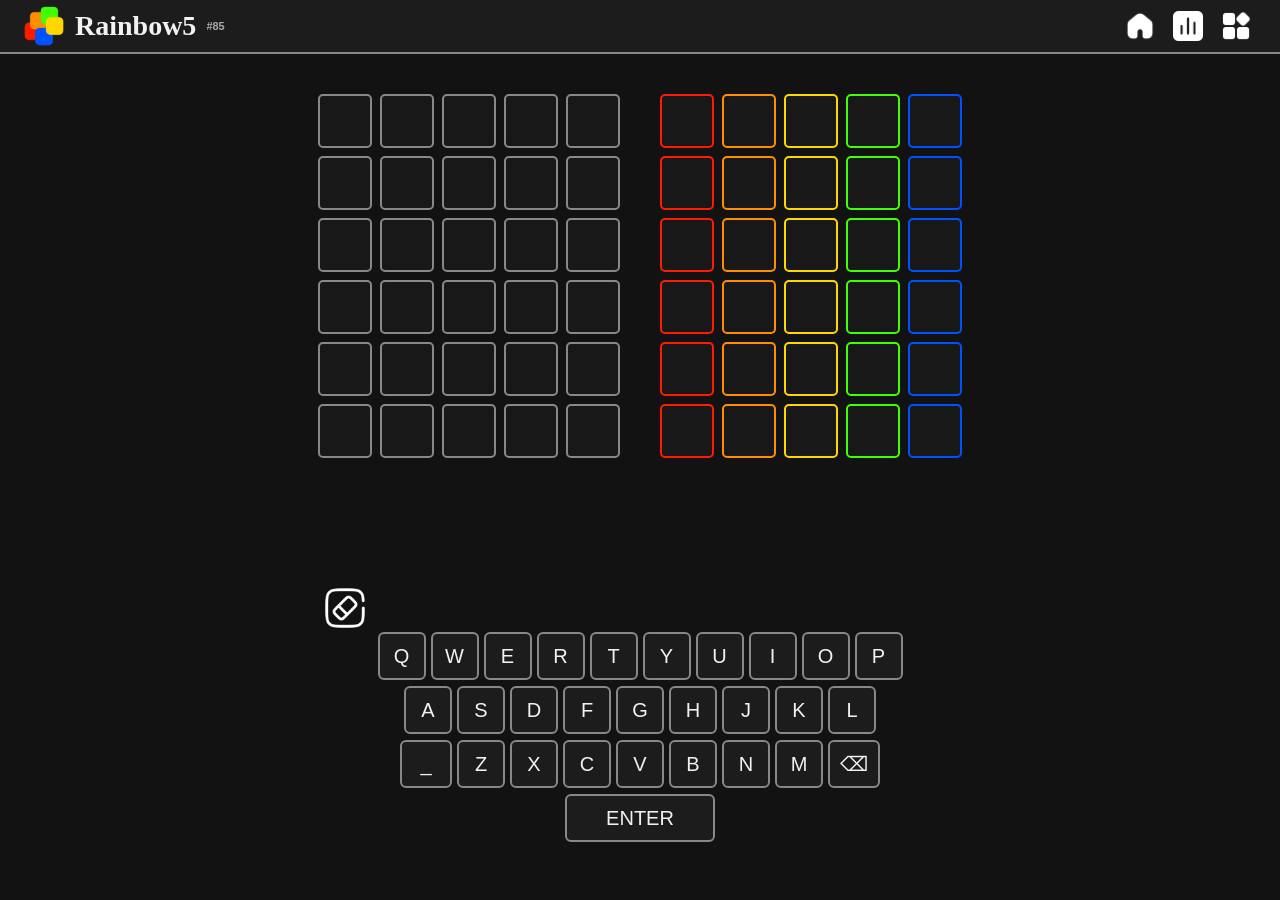
==== commit bc34cc2a: "Added share results card" ====
--- a/play/index.html
+++ b/play/index.html
@@ -352,6 +352,16 @@
                     id="result-text"
                     class="result-text"
                 ></p>
+
+
+                <button
+                    id="share-result-button"
+                    class="result-button hidden"
+                    type="button"
+                    aria-live="polite"
+                >
+                    Share Result
+                </button>
 
 
                 <button
@@ -832,4 +842,4 @@
 
 </body>
 
-</html>+</html>
--- a/rainbow5.css
+++ b/rainbow5.css
@@ -181,9 +181,9 @@
 
     .brand-logo {
 
-        width: 34px;
-
-        height: 34px;
+        width: 44px;
+
+        height: 44px;
 
         flex-shrink: 0;
 
@@ -987,6 +987,12 @@
 
         place-items:
             start center;
+    }
+
+    @media (min-width: 701px) {
+        .status-area:has(#share-result-button:not(.hidden)) {
+            height: 168px;
+        }
     }
 
     .status-area > .message,
@@ -1051,12 +1057,9 @@
         color:
             var(--text-secondary);
 
-        font-size: 28px;
-
-        font-family:
-        "Segoe Print",
-        "MV Boli",
-        "Comic Sans MS";
+        font-size: 35px;
+
+        font-family: Trebuchet MS;
 
         font-weight: bold;
 
@@ -2275,7 +2278,4 @@
 
             gap: 0;
         }
-
-
-
-    }
+    }
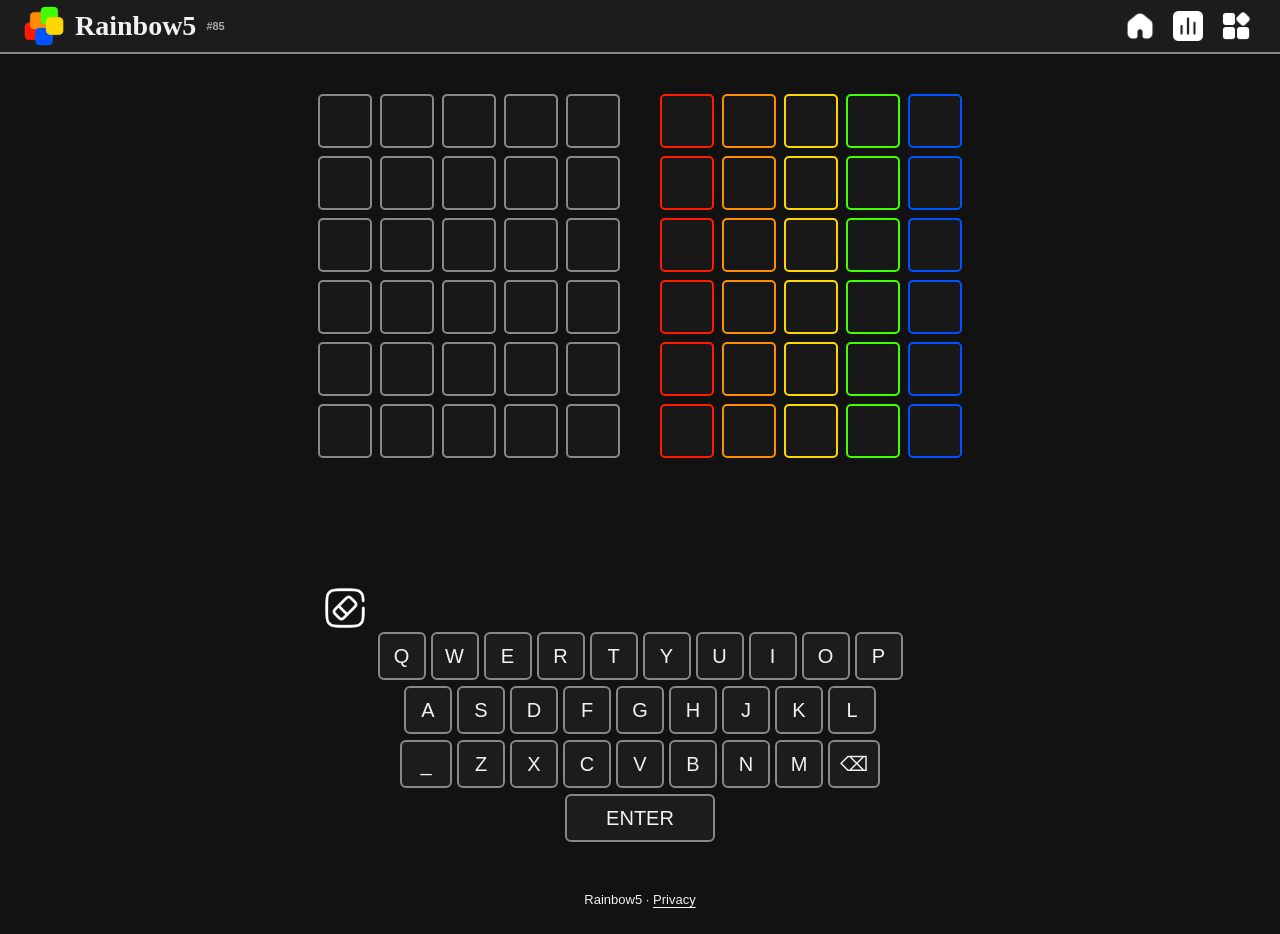
==== commit d99cb97c: "privacy page update" ====
--- a/play/index.html
+++ b/play/index.html
@@ -584,7 +584,7 @@
 
                 <li>
                     Each guess must be a valid
-                    5-letter word.
+                    5-letter word. NO REPEAT LETTERS.
                 </li>
 
                 <li>
@@ -837,6 +837,8 @@
 
     </main>
 
+    <footer class="game-footer">Rainbow5 <span aria-hidden="true">&middot;</span> <a href="/privacy/">Privacy</a></footer>
+
     <script src="../puzzles.js"></script>
     <script src="../rainbow5.js"></script>
 
--- a/rainbow5.css
+++ b/rainbow5.css
@@ -97,6 +97,17 @@
 
         outline-offset: 2px;
     }
+
+.game-footer {
+    padding: 8px 16px 24px;
+    color: var(--text-primary);
+    text-align: center;
+    font-size: 13px;
+    line-height: 1.5;
+}
+
+.game-footer a { color: inherit; text-underline-offset: 3px; }
+.game-footer a:focus-visible { outline: 2px solid var(--text-primary); outline-offset: 4px; }
 
 /* -------------------------PAGE------------------------- */
 
